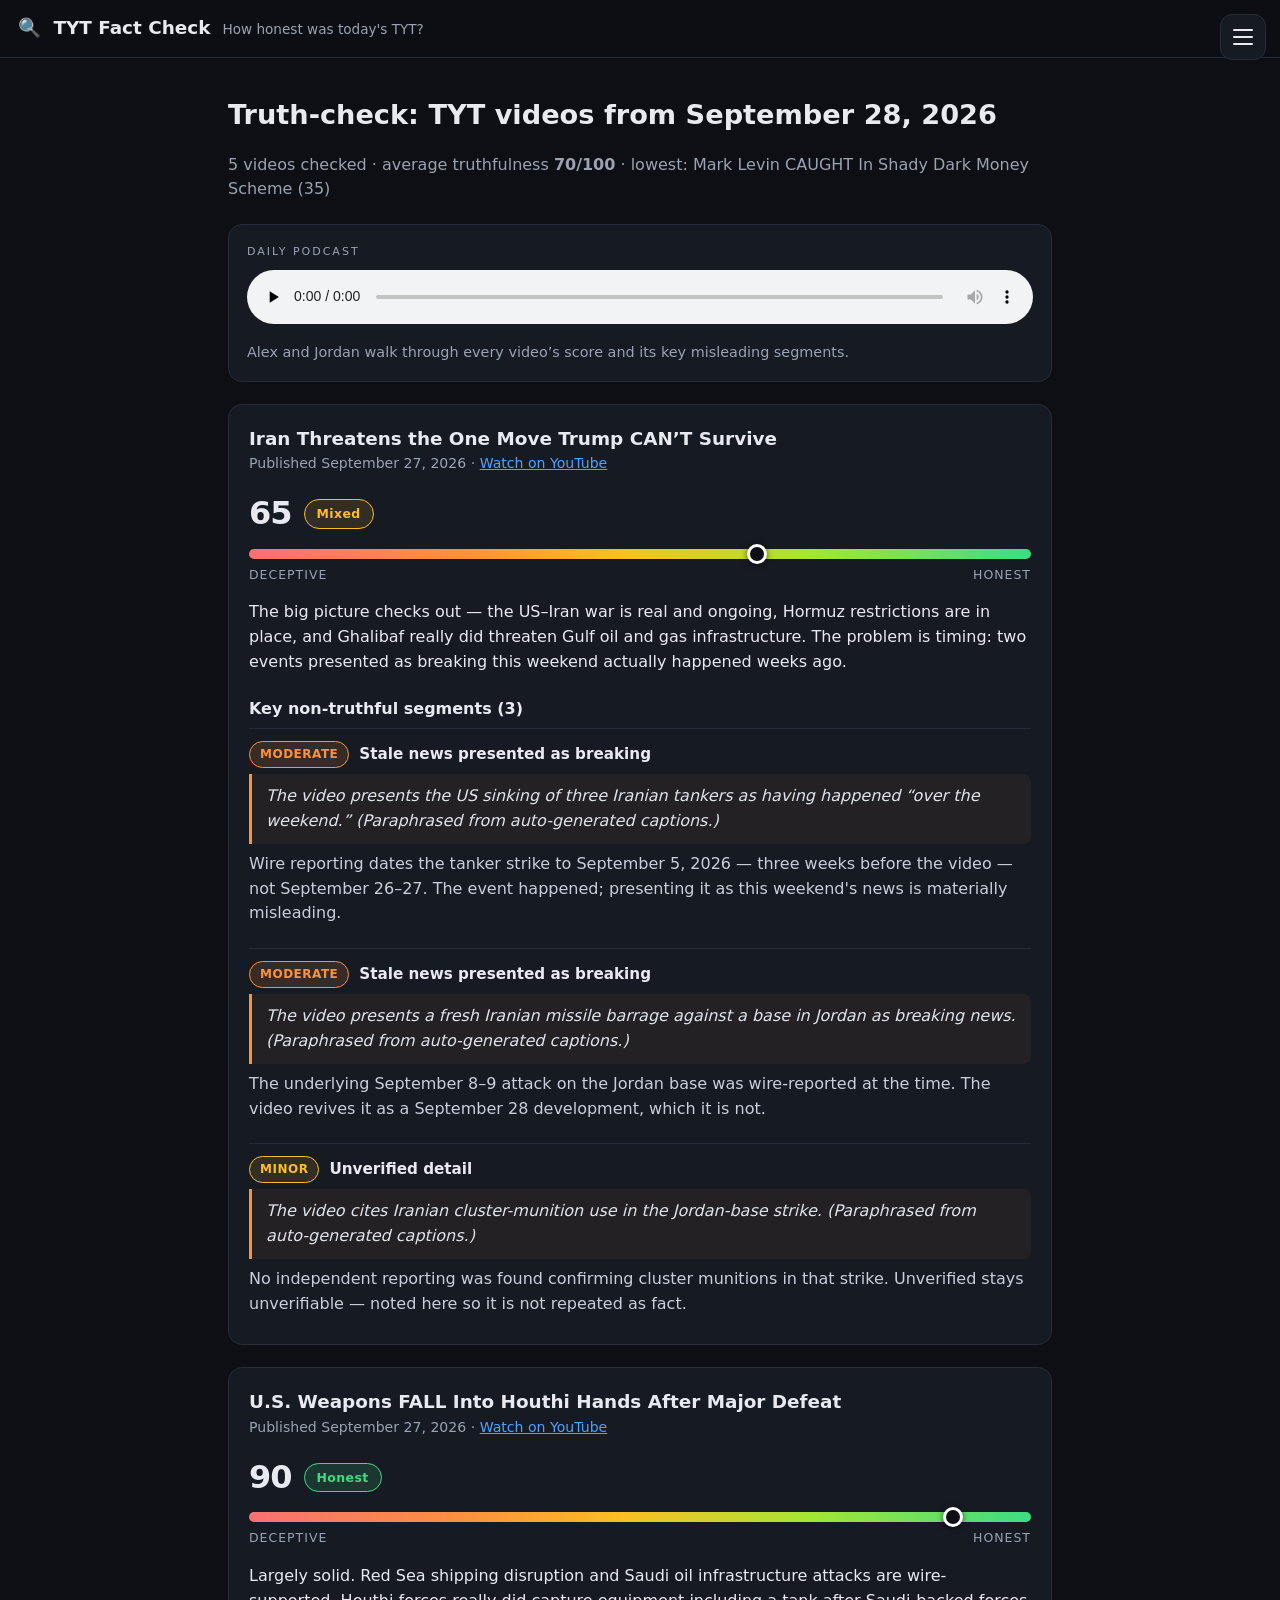
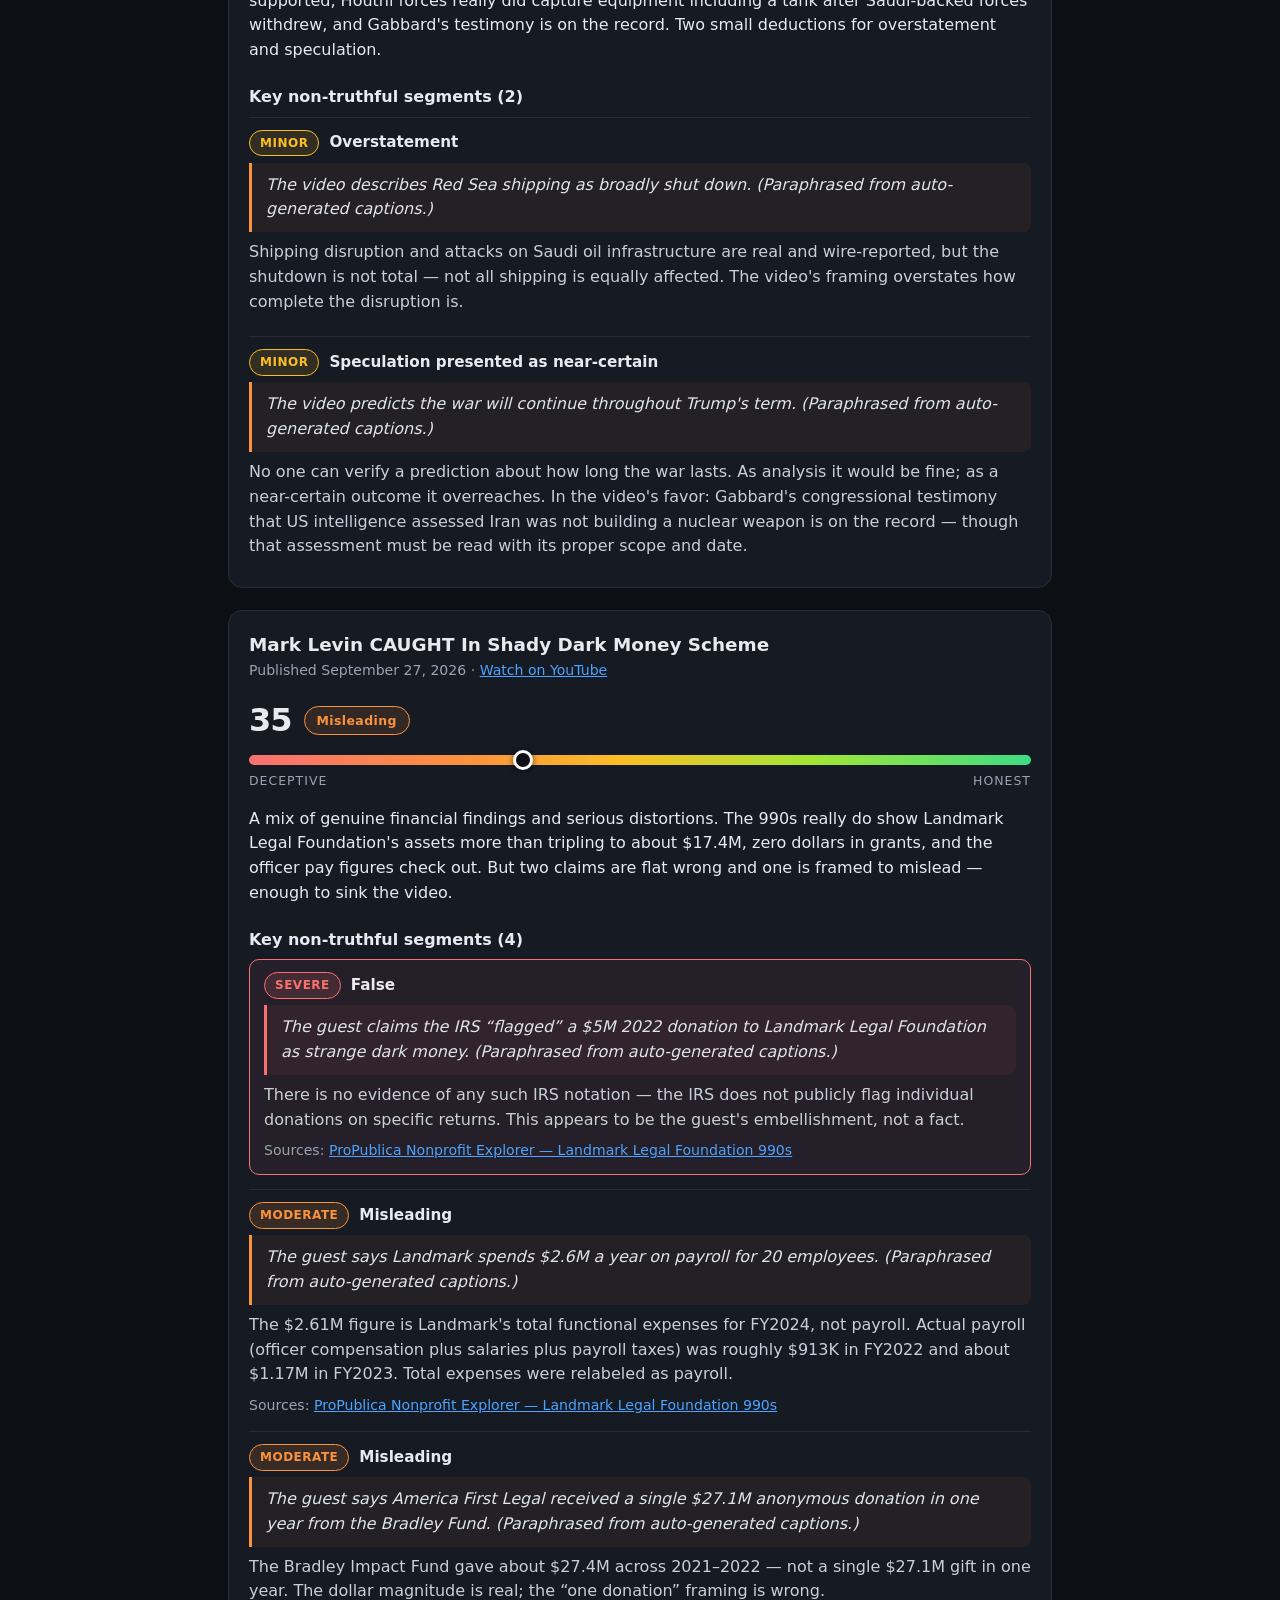
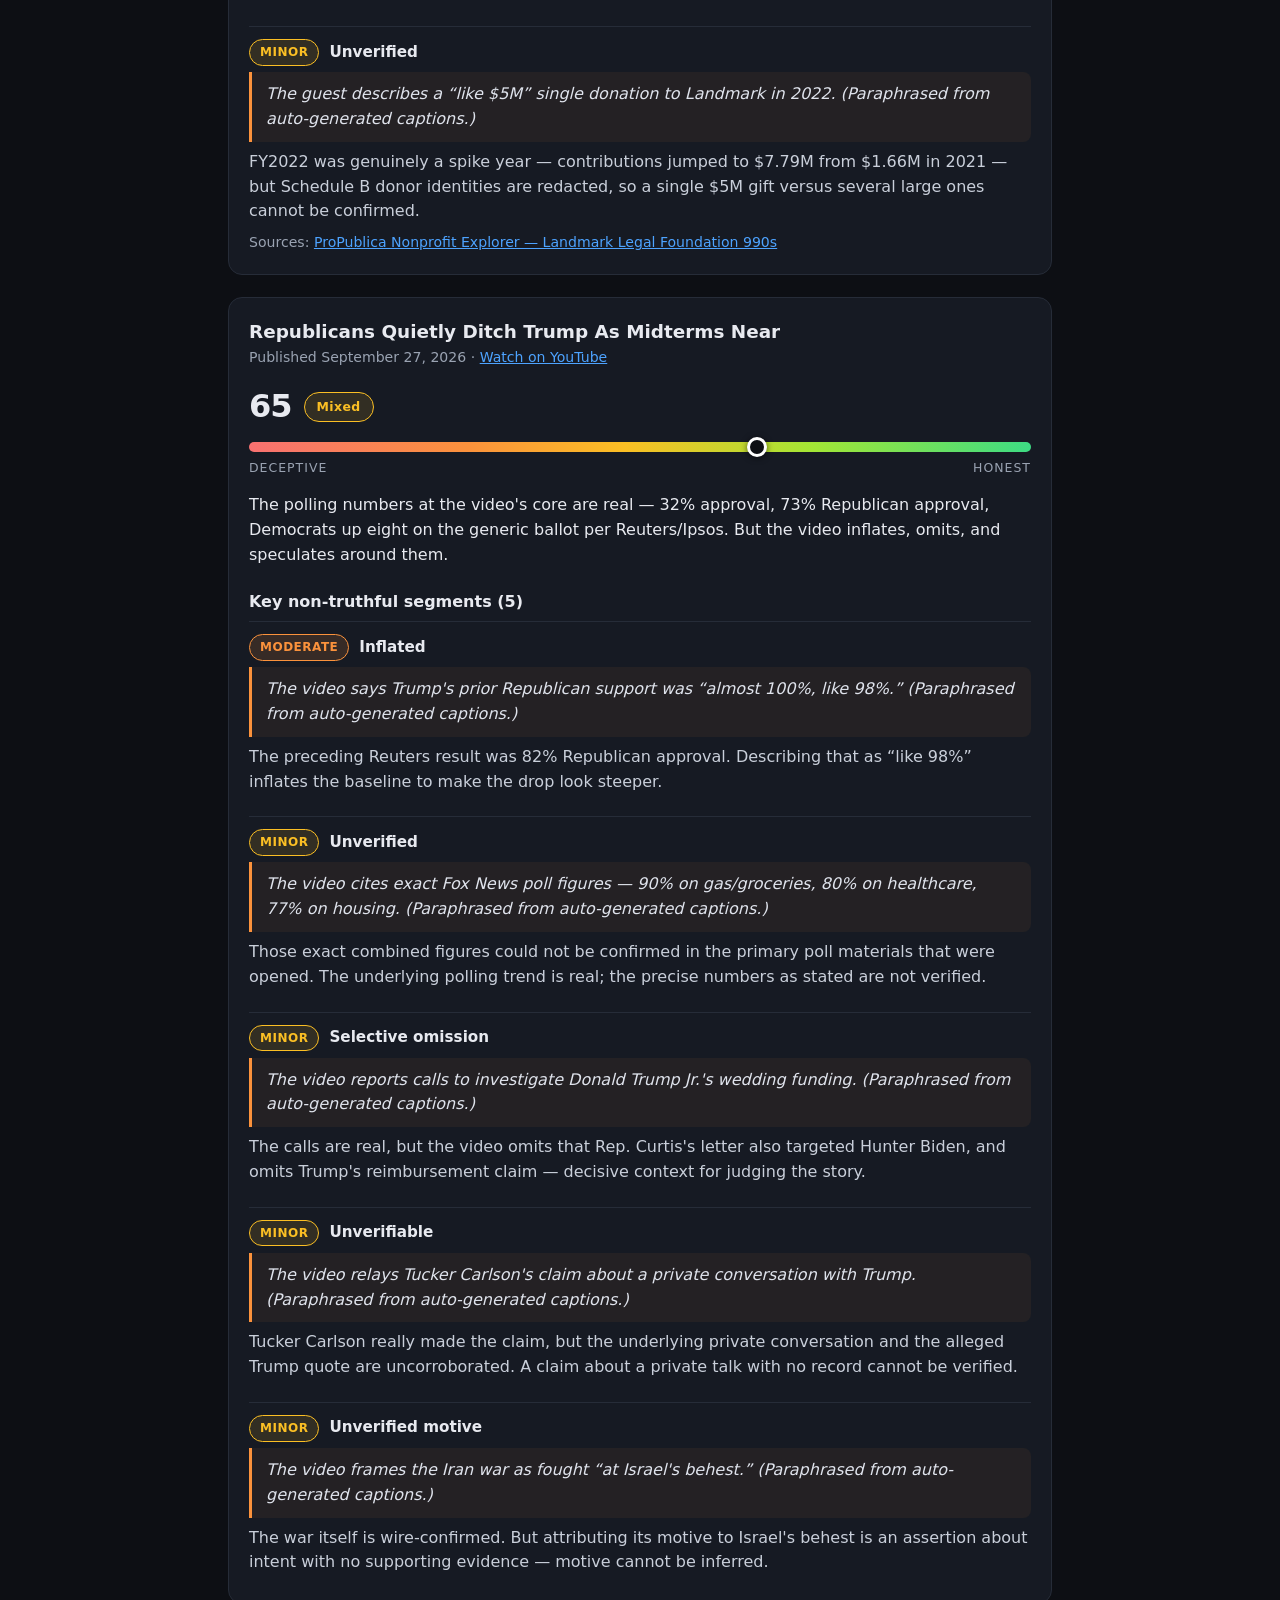
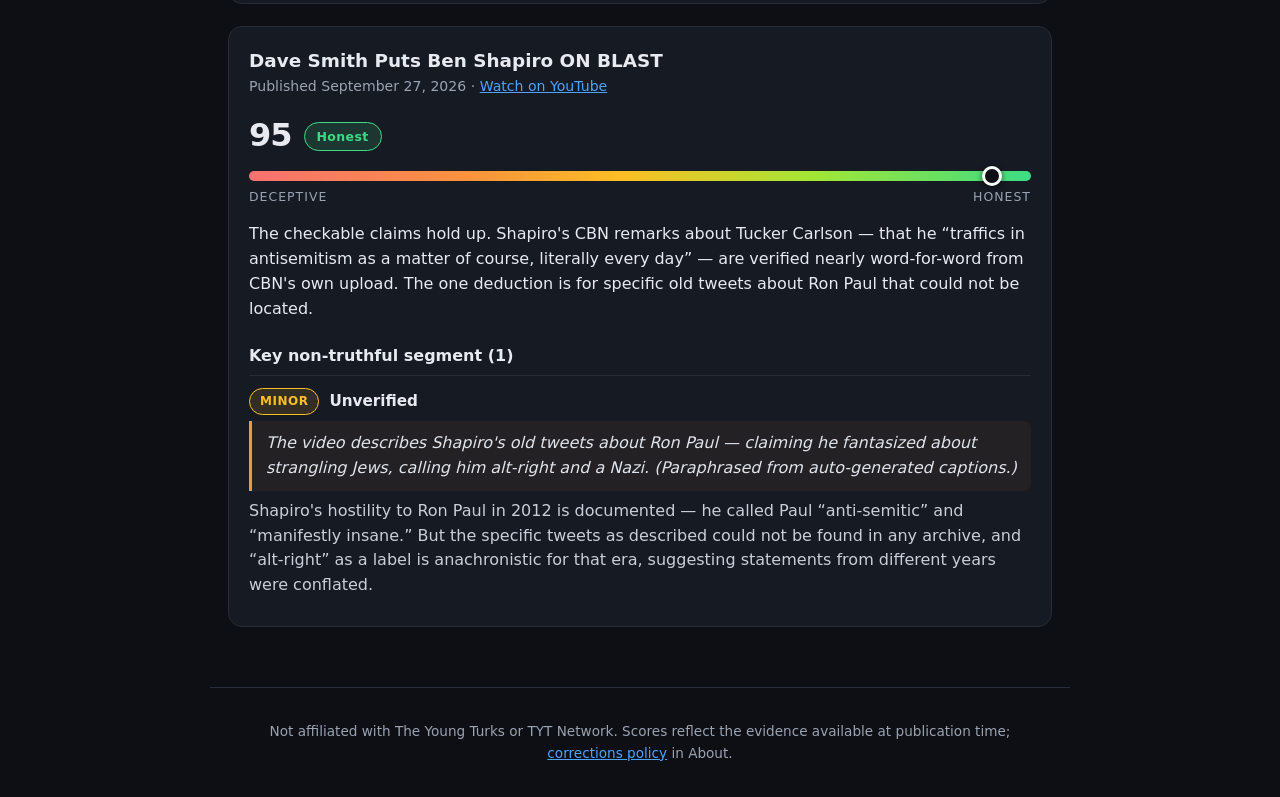
==== docs/2026-09-28.html @ c4d5a803 "First full edition 2026-09-28: 5 videos scored, podcast episode, red-card styling for false claims" ====
<!DOCTYPE html>
<html lang="en">
<head>
<meta charset="utf-8">
<meta name="viewport" content="width=device-width, initial-scale=1">
<title>TYT Fact Check — September 28, 2026</title>
<link rel="stylesheet" href="style.css?v=2">
</head>
<body>
<header class="site">
  <a class="brand" href="index.html"><span class="brand-mark">&#x1F50D;</span> TYT Fact Check</a>
  <span class="tagline">How honest was today's TYT?</span>
</header>
<button id="menuBtn" aria-label="Open menu"><span></span><span></span><span></span></button>
<div id="scrim"></div>
<aside id="drawer" aria-label="Site menu">
  <div class="d-sec"><div class="d-h">Menu</div>
    <a href="index.html">Home</a>
    <a href="2026-09-28.html">Latest edition</a>
    <a href="index.html#archive">Archive</a>
    <a href="index.html#about">About &amp; methodology</a>
  </div>
  <div class="d-sec"><div class="d-h">Editions</div>
    <a href="2026-09-28.html">September 28, 2026</a>
  </div>
</aside>
<main class="wrap">
<h1>Truth-check: TYT videos from September 28, 2026</h1><p class="tally">5 videos checked &middot; average truthfulness <strong>70/100</strong> &middot; lowest: Mark Levin CAUGHT In Shady Dark Money Scheme (35)</p><div class="podcast"><div class="pod-h">Daily podcast</div><audio controls preload="none" src="audio/2026-09-28.mp3"></audio><p class="pod-note">Alex and Jordan walk through every video&#x2019;s score and its key misleading segments.</p></div><div class="cards"><article class="card"><a class="card-title" href="https://www.youtube.com/watch?v=R1oMiyxloO4" target="_blank" rel="noopener">Iran Threatens the One Move Trump CAN’T Survive</a><div class="card-meta">Published September 27, 2026 &middot; <a class="yt" href="https://www.youtube.com/watch?v=R1oMiyxloO4" target="_blank" rel="noopener">Watch on YouTube</a></div><div class="truth"><div class="truth-score"><span class="score-num">65</span><span class="verdict v-mixed">Mixed</span></div><div class="slider" role="img" aria-label="Truthfulness score 65 out of 100: Mixed"><div class="s-track"><div class="s-marker" style="left:65%"></div></div><div class="s-ends"><span>Deceptive</span><span>Honest</span></div></div></div><p class="card-summary">The big picture checks out — the US–Iran war is real and ongoing, Hormuz restrictions are in place, and Ghalibaf really did threaten Gulf oil and gas infrastructure. The problem is timing: two events presented as breaking this weekend actually happened weeks ago.</p><h3 class="seg-h">Key non-truthful segments (3)</h3><div class="segments"><div class="segment"><div class="seg-head"><span class="sev s-moderate">Moderate</span><span class="seg-issue">Stale news presented as breaking</span></div><blockquote class="seg-quote">The video presents the US sinking of three Iranian tankers as having happened “over the weekend.” (Paraphrased from auto-generated captions.)</blockquote><p class="seg-why">Wire reporting dates the tanker strike to September 5, 2026 — three weeks before the video — not September 26–27. The event happened; presenting it as this weekend&#x27;s news is materially misleading.</p></div><div class="segment"><div class="seg-head"><span class="sev s-moderate">Moderate</span><span class="seg-issue">Stale news presented as breaking</span></div><blockquote class="seg-quote">The video presents a fresh Iranian missile barrage against a base in Jordan as breaking news. (Paraphrased from auto-generated captions.)</blockquote><p class="seg-why">The underlying September 8–9 attack on the Jordan base was wire-reported at the time. The video revives it as a September 28 development, which it is not.</p></div><div class="segment"><div class="seg-head"><span class="sev s-minor">Minor</span><span class="seg-issue">Unverified detail</span></div><blockquote class="seg-quote">The video cites Iranian cluster-munition use in the Jordan-base strike. (Paraphrased from auto-generated captions.)</blockquote><p class="seg-why">No independent reporting was found confirming cluster munitions in that strike. Unverified stays unverifiable — noted here so it is not repeated as fact.</p></div></div></article><article class="card"><a class="card-title" href="https://www.youtube.com/watch?v=qnXhas9j4oU" target="_blank" rel="noopener">U.S. Weapons FALL Into Houthi Hands After Major Defeat</a><div class="card-meta">Published September 27, 2026 &middot; <a class="yt" href="https://www.youtube.com/watch?v=qnXhas9j4oU" target="_blank" rel="noopener">Watch on YouTube</a></div><div class="truth"><div class="truth-score"><span class="score-num">90</span><span class="verdict v-accurate">Honest</span></div><div class="slider" role="img" aria-label="Truthfulness score 90 out of 100: Honest"><div class="s-track"><div class="s-marker" style="left:90%"></div></div><div class="s-ends"><span>Deceptive</span><span>Honest</span></div></div></div><p class="card-summary">Largely solid. Red Sea shipping disruption and Saudi oil infrastructure attacks are wire-supported, Houthi forces really did capture equipment including a tank after Saudi-backed forces withdrew, and Gabbard&#x27;s testimony is on the record. Two small deductions for overstatement and speculation.</p><h3 class="seg-h">Key non-truthful segments (2)</h3><div class="segments"><div class="segment"><div class="seg-head"><span class="sev s-minor">Minor</span><span class="seg-issue">Overstatement</span></div><blockquote class="seg-quote">The video describes Red Sea shipping as broadly shut down. (Paraphrased from auto-generated captions.)</blockquote><p class="seg-why">Shipping disruption and attacks on Saudi oil infrastructure are real and wire-reported, but the shutdown is not total — not all shipping is equally affected. The video&#x27;s framing overstates how complete the disruption is.</p></div><div class="segment"><div class="seg-head"><span class="sev s-minor">Minor</span><span class="seg-issue">Speculation presented as near-certain</span></div><blockquote class="seg-quote">The video predicts the war will continue throughout Trump&#x27;s term. (Paraphrased from auto-generated captions.)</blockquote><p class="seg-why">No one can verify a prediction about how long the war lasts. As analysis it would be fine; as a near-certain outcome it overreaches. In the video&#x27;s favor: Gabbard&#x27;s congressional testimony that US intelligence assessed Iran was not building a nuclear weapon is on the record — though that assessment must be read with its proper scope and date.</p></div></div></article><article class="card"><a class="card-title" href="https://www.youtube.com/watch?v=t2wblC-UzSE" target="_blank" rel="noopener">Mark Levin CAUGHT In Shady Dark Money Scheme</a><div class="card-meta">Published September 27, 2026 &middot; <a class="yt" href="https://www.youtube.com/watch?v=t2wblC-UzSE" target="_blank" rel="noopener">Watch on YouTube</a></div><div class="truth"><div class="truth-score"><span class="score-num">35</span><span class="verdict v-misleading">Misleading</span></div><div class="slider" role="img" aria-label="Truthfulness score 35 out of 100: Misleading"><div class="s-track"><div class="s-marker" style="left:35%"></div></div><div class="s-ends"><span>Deceptive</span><span>Honest</span></div></div></div><p class="card-summary">A mix of genuine financial findings and serious distortions. The 990s really do show Landmark Legal Foundation&#x27;s assets more than tripling to about $17.4M, zero dollars in grants, and the officer pay figures check out. But two claims are flat wrong and one is framed to mislead — enough to sink the video.</p><h3 class="seg-h">Key non-truthful segments (4)</h3><div class="segments"><div class="segment seg-false"><div class="seg-head"><span class="sev s-severe">Severe</span><span class="seg-issue">False</span></div><blockquote class="seg-quote">The guest claims the IRS “flagged” a $5M 2022 donation to Landmark Legal Foundation as strange dark money. (Paraphrased from auto-generated captions.)</blockquote><p class="seg-why">There is no evidence of any such IRS notation — the IRS does not publicly flag individual donations on specific returns. This appears to be the guest&#x27;s embellishment, not a fact.</p><div class="sources">Sources: <a class="src" href="https://projects.propublica.org/nonprofits/organizations/510203802" target="_blank" rel="noopener">ProPublica Nonprofit Explorer — Landmark Legal Foundation 990s</a></div></div><div class="segment"><div class="seg-head"><span class="sev s-moderate">Moderate</span><span class="seg-issue">Misleading</span></div><blockquote class="seg-quote">The guest says Landmark spends $2.6M a year on payroll for 20 employees. (Paraphrased from auto-generated captions.)</blockquote><p class="seg-why">The $2.61M figure is Landmark&#x27;s total functional expenses for FY2024, not payroll. Actual payroll (officer compensation plus salaries plus payroll taxes) was roughly $913K in FY2022 and about $1.17M in FY2023. Total expenses were relabeled as payroll.</p><div class="sources">Sources: <a class="src" href="https://projects.propublica.org/nonprofits/organizations/510203802" target="_blank" rel="noopener">ProPublica Nonprofit Explorer — Landmark Legal Foundation 990s</a></div></div><div class="segment"><div class="seg-head"><span class="sev s-moderate">Moderate</span><span class="seg-issue">Misleading</span></div><blockquote class="seg-quote">The guest says America First Legal received a single $27.1M anonymous donation in one year from the Bradley Fund. (Paraphrased from auto-generated captions.)</blockquote><p class="seg-why">The Bradley Impact Fund gave about $27.4M across 2021–2022 — not a single $27.1M gift in one year. The dollar magnitude is real; the “one donation” framing is wrong.</p></div><div class="segment"><div class="seg-head"><span class="sev s-minor">Minor</span><span class="seg-issue">Unverified</span></div><blockquote class="seg-quote">The guest describes a “like $5M” single donation to Landmark in 2022. (Paraphrased from auto-generated captions.)</blockquote><p class="seg-why">FY2022 was genuinely a spike year — contributions jumped to $7.79M from $1.66M in 2021 — but Schedule B donor identities are redacted, so a single $5M gift versus several large ones cannot be confirmed.</p><div class="sources">Sources: <a class="src" href="https://projects.propublica.org/nonprofits/organizations/510203802" target="_blank" rel="noopener">ProPublica Nonprofit Explorer — Landmark Legal Foundation 990s</a></div></div></div></article><article class="card"><a class="card-title" href="https://www.youtube.com/watch?v=RrbE7FIdhZo" target="_blank" rel="noopener">Republicans Quietly Ditch Trump As Midterms Near</a><div class="card-meta">Published September 27, 2026 &middot; <a class="yt" href="https://www.youtube.com/watch?v=RrbE7FIdhZo" target="_blank" rel="noopener">Watch on YouTube</a></div><div class="truth"><div class="truth-score"><span class="score-num">65</span><span class="verdict v-mixed">Mixed</span></div><div class="slider" role="img" aria-label="Truthfulness score 65 out of 100: Mixed"><div class="s-track"><div class="s-marker" style="left:65%"></div></div><div class="s-ends"><span>Deceptive</span><span>Honest</span></div></div></div><p class="card-summary">The polling numbers at the video&#x27;s core are real — 32% approval, 73% Republican approval, Democrats up eight on the generic ballot per Reuters/Ipsos. But the video inflates, omits, and speculates around them.</p><h3 class="seg-h">Key non-truthful segments (5)</h3><div class="segments"><div class="segment"><div class="seg-head"><span class="sev s-moderate">Moderate</span><span class="seg-issue">Inflated</span></div><blockquote class="seg-quote">The video says Trump&#x27;s prior Republican support was “almost 100%, like 98%.” (Paraphrased from auto-generated captions.)</blockquote><p class="seg-why">The preceding Reuters result was 82% Republican approval. Describing that as “like 98%” inflates the baseline to make the drop look steeper.</p></div><div class="segment"><div class="seg-head"><span class="sev s-minor">Minor</span><span class="seg-issue">Unverified</span></div><blockquote class="seg-quote">The video cites exact Fox News poll figures — 90% on gas/groceries, 80% on healthcare, 77% on housing. (Paraphrased from auto-generated captions.)</blockquote><p class="seg-why">Those exact combined figures could not be confirmed in the primary poll materials that were opened. The underlying polling trend is real; the precise numbers as stated are not verified.</p></div><div class="segment"><div class="seg-head"><span class="sev s-minor">Minor</span><span class="seg-issue">Selective omission</span></div><blockquote class="seg-quote">The video reports calls to investigate Donald Trump Jr.&#x27;s wedding funding. (Paraphrased from auto-generated captions.)</blockquote><p class="seg-why">The calls are real, but the video omits that Rep. Curtis&#x27;s letter also targeted Hunter Biden, and omits Trump&#x27;s reimbursement claim — decisive context for judging the story.</p></div><div class="segment"><div class="seg-head"><span class="sev s-minor">Minor</span><span class="seg-issue">Unverifiable</span></div><blockquote class="seg-quote">The video relays Tucker Carlson&#x27;s claim about a private conversation with Trump. (Paraphrased from auto-generated captions.)</blockquote><p class="seg-why">Tucker Carlson really made the claim, but the underlying private conversation and the alleged Trump quote are uncorroborated. A claim about a private talk with no record cannot be verified.</p></div><div class="segment"><div class="seg-head"><span class="sev s-minor">Minor</span><span class="seg-issue">Unverified motive</span></div><blockquote class="seg-quote">The video frames the Iran war as fought “at Israel&#x27;s behest.” (Paraphrased from auto-generated captions.)</blockquote><p class="seg-why">The war itself is wire-confirmed. But attributing its motive to Israel&#x27;s behest is an assertion about intent with no supporting evidence — motive cannot be inferred.</p></div></div></article><article class="card"><a class="card-title" href="https://www.youtube.com/watch?v=7ewsPiVZOqE" target="_blank" rel="noopener">Dave Smith Puts Ben Shapiro ON BLAST</a><div class="card-meta">Published September 27, 2026 &middot; <a class="yt" href="https://www.youtube.com/watch?v=7ewsPiVZOqE" target="_blank" rel="noopener">Watch on YouTube</a></div><div class="truth"><div class="truth-score"><span class="score-num">95</span><span class="verdict v-accurate">Honest</span></div><div class="slider" role="img" aria-label="Truthfulness score 95 out of 100: Honest"><div class="s-track"><div class="s-marker" style="left:95%"></div></div><div class="s-ends"><span>Deceptive</span><span>Honest</span></div></div></div><p class="card-summary">The checkable claims hold up. Shapiro&#x27;s CBN remarks about Tucker Carlson — that he “traffics in antisemitism as a matter of course, literally every day” — are verified nearly word-for-word from CBN&#x27;s own upload. The one deduction is for specific old tweets about Ron Paul that could not be located.</p><h3 class="seg-h">Key non-truthful segment (1)</h3><div class="segments"><div class="segment"><div class="seg-head"><span class="sev s-minor">Minor</span><span class="seg-issue">Unverified</span></div><blockquote class="seg-quote">The video describes Shapiro&#x27;s old tweets about Ron Paul — claiming he fantasized about strangling Jews, calling him alt-right and a Nazi. (Paraphrased from auto-generated captions.)</blockquote><p class="seg-why">Shapiro&#x27;s hostility to Ron Paul in 2012 is documented — he called Paul “anti-semitic” and “manifestly insane.” But the specific tweets as described could not be found in any archive, and “alt-right” as a label is anachronistic for that era, suggesting statements from different years were conflated.</p></div></div></article></div>
</main>
<footer class="foot">
  <p>Not affiliated with The Young Turks or TYT Network. Scores reflect the evidence available at publication time; <a href="index.html#about">corrections policy</a> in About.</p>
</footer>
<script src="site.js?v=1"></script>
</body>
</html>
---- docs/style.css ----
:root{
  --bg:#0d0f14; --card:#161a23; --line:#262c38;
  --text:#e8eaf0; --muted:#9aa3b2; --accent:#4da3ff;
  --hdr:#0d0f14;
  --good:#3ddc84; --mostly:#a3e635; --mixed:#fbbf24;
  --mislead:#fb923c; --false:#f87171; --unver:#6b7280;
}
*{box-sizing:border-box}
body{margin:0;background:var(--bg);color:var(--text);
  font-family:system-ui,-apple-system,"Segoe UI",Roboto,sans-serif;line-height:1.55}
a{color:var(--accent)}

/* ---- header: auto-hides on scroll down, returns on scroll up ---- */
header.site{position:sticky;top:0;z-index:50;background:rgba(13,15,20,.88);
  backdrop-filter:blur(12px);border-bottom:1px solid var(--line);
  padding:14px 18px;display:flex;align-items:baseline;gap:12px;
  transition:transform .28s ease}
header.site.hide{transform:translateY(-110%)}
.brand{color:var(--text);text-decoration:none;font-weight:800;font-size:1.15rem}
.brand-mark{margin-right:6px}
.tagline{color:var(--muted);font-size:.85rem}

/* ---- hamburger ---- */
#menuBtn{position:fixed;top:14px;right:14px;z-index:100;width:46px;height:46px;
  border-radius:12px;background:#161a23;border:1px solid var(--line);cursor:pointer;
  display:flex;flex-direction:column;align-items:center;justify-content:center;gap:5px}
#menuBtn span{display:block;width:20px;height:2px;background:var(--text);
  border-radius:2px;transition:transform .25s ease,opacity .25s ease}
#menuBtn.open span:nth-child(1){transform:translateY(7px) rotate(45deg)}
#menuBtn.open span:nth-child(2){opacity:0}
#menuBtn.open span:nth-child(3){transform:translateY(-7px) rotate(-45deg)}
#scrim{position:fixed;inset:0;background:rgba(0,0,0,.55);z-index:90;opacity:0;
  pointer-events:none;transition:opacity .25s ease}
#scrim.show{opacity:1;pointer-events:auto}
#drawer{position:fixed;top:0;right:0;bottom:0;width:min(320px,84vw);z-index:95;
  background:var(--card);border-left:1px solid var(--line);
  transform:translateX(105%);transition:transform .3s ease;
  overflow-y:auto;padding:76px 20px 30px}
#drawer.open{transform:none}
.d-sec{margin-bottom:26px}
.d-h{font-size:11px;text-transform:uppercase;letter-spacing:2px;color:var(--muted);margin-bottom:10px}
.d-sec>a{display:block;color:var(--text);padding:11px 2px;border-bottom:1px solid var(--line);
  font-size:15px;text-decoration:none}
.d-sec>a:hover{color:var(--accent)}

/* ---- layout ---- */
.wrap{max-width:860px;margin:0 auto;padding:26px 18px 60px}
h1{font-size:1.7rem;margin:.4em 0 .3em}
h2{margin-top:2.2em}
.lede{color:var(--muted);font-size:1.05rem}
.tally{color:var(--muted)}
.back{margin:0 0 .5em}
.empty{color:var(--muted);font-style:italic}

/* ---- podcast ---- */
.podcast{background:var(--card);border:1px solid var(--line);border-radius:14px;
  padding:18px;margin:22px 0}
.pod-h{font-size:11px;text-transform:uppercase;letter-spacing:2px;color:var(--muted);margin-bottom:10px}
.podcast audio{width:100%}
.pod-note{color:var(--muted);font-size:.9rem;margin:.6em 0 0}

/* ---- verdict badges ---- */
.verdict{display:inline-block;font-size:.78rem;font-weight:700;letter-spacing:.4px;
  padding:4px 12px;border-radius:999px;margin-right:10px;vertical-align:middle;white-space:nowrap}
.v-accurate{background:rgba(61,220,132,.15);color:var(--good);border:1px solid var(--good)}
.v-mostly{background:rgba(163,230,53,.12);color:var(--mostly);border:1px solid var(--mostly)}
.v-mixed{background:rgba(251,191,36,.12);color:var(--mixed);border:1px solid var(--mixed)}
.v-misleading{background:rgba(251,146,60,.12);color:var(--mislead);border:1px solid var(--mislead)}
.v-false{background:rgba(248,113,113,.12);color:var(--false);border:1px solid var(--false)}
.v-unverifiable{background:rgba(107,114,128,.15);color:var(--unver);border:1px solid var(--unver)}

/* ---- video cards ---- */
.cards{display:flex;flex-direction:column;gap:22px;margin-top:18px}
.card{background:var(--card);border:1px solid var(--line);border-radius:14px;padding:20px}
.card-top{display:flex;align-items:flex-start;gap:4px;margin-bottom:8px}
.card-title{color:var(--text);text-decoration:none;font-size:1.15rem;font-weight:700}
.card-title:hover{color:var(--accent)}
.card-meta{color:var(--muted);font-size:.88rem;margin-bottom:10px}
.yt{font-size:.88rem}
.card-summary{margin:.4em 0 1em}
.claims{display:flex;flex-direction:column;gap:14px}
.claim{border-top:1px solid var(--line);padding-top:12px}
.claim-head{display:flex;align-items:flex-start;gap:2px}
.claim-text{font-weight:600}
.claim-why{margin:.5em 0;color:#c9cfda}
.sources{font-size:.88rem;color:var(--muted)}
.src{margin-right:12px}

/* ---- archive / about ---- */
.archive{display:flex;flex-direction:column;gap:8px}
.arch-item{display:flex;justify-content:space-between;background:var(--card);
  border:1px solid var(--line);border-radius:10px;padding:12px 16px;
  color:var(--text);text-decoration:none}
.arch-item:hover{border-color:var(--accent)}
.arch-n{color:var(--muted);font-size:.9rem}
.about{margin-top:2em;background:var(--card);border:1px solid var(--line);
  border-radius:14px;padding:22px}
.about li{margin-bottom:.6em}

.foot{border-top:1px solid var(--line);padding:20px;text-align:center;
  color:var(--muted);font-size:.85rem;max-width:860px;margin:0 auto}

@media (max-width:640px){
  .tagline{display:none}
  h1{font-size:1.4rem}
  .card{padding:16px}
}

/* ---- truthfulness slider ---- */
.truth{margin:14px 0 6px}
.truth-score{display:flex;align-items:center;gap:12px;margin-bottom:10px}
.score-num{font-size:2rem;font-weight:800;letter-spacing:-1px}
.slider{margin:4px 0 16px}
.s-track{position:relative;height:10px;border-radius:999px;
  background:linear-gradient(90deg,#f87171 0%,#fb923c 28%,#fbbf24 48%,#a3e635 72%,#3ddc84 100%)}
.s-marker{position:absolute;top:50%;width:20px;height:20px;border-radius:50%;
  background:#0d0f14;border:3px solid #fff;transform:translate(-50%,-50%);
  box-shadow:0 1px 6px rgba(0,0,0,.6)}
.s-ends{display:flex;justify-content:space-between;color:var(--muted);
  font-size:.78rem;margin-top:6px;text-transform:uppercase;letter-spacing:1px}

/* ---- non-truthful segments ---- */
.seg-h{font-size:1rem;margin:1.4em 0 .4em;color:var(--text)}
.segments{display:flex;flex-direction:column;gap:14px}
.segment{border-top:1px solid var(--line);padding-top:12px}
.seg-head{display:flex;align-items:center;gap:10px;margin-bottom:6px}
.sev{font-size:.75rem;font-weight:700;letter-spacing:.5px;padding:3px 10px;
  border-radius:999px;text-transform:uppercase}
.s-minor{background:rgba(251,191,36,.12);color:var(--mixed);border:1px solid var(--mixed)}
.s-moderate{background:rgba(251,146,60,.14);color:var(--mislead);border:1px solid var(--mislead)}
.s-severe{background:rgba(248,113,113,.14);color:var(--false);border:1px solid var(--false)}
.segment.seg-false{border:1px solid var(--false);border-radius:10px;padding:12px 14px;
  background:rgba(248,113,113,.06)}
.segment.seg-false .seg-quote{border-left-color:var(--false);background:rgba(248,113,113,.06)}
.seg-issue{font-weight:700;font-size:.95rem}
.seg-quote{margin:.4em 0;padding:10px 14px;border-left:3px solid var(--mislead);
  background:rgba(251,146,60,.06);border-radius:0 8px 8px 0;color:#dfe3ec;font-style:italic}
.seg-why{margin:.5em 0;color:#c9cfda}
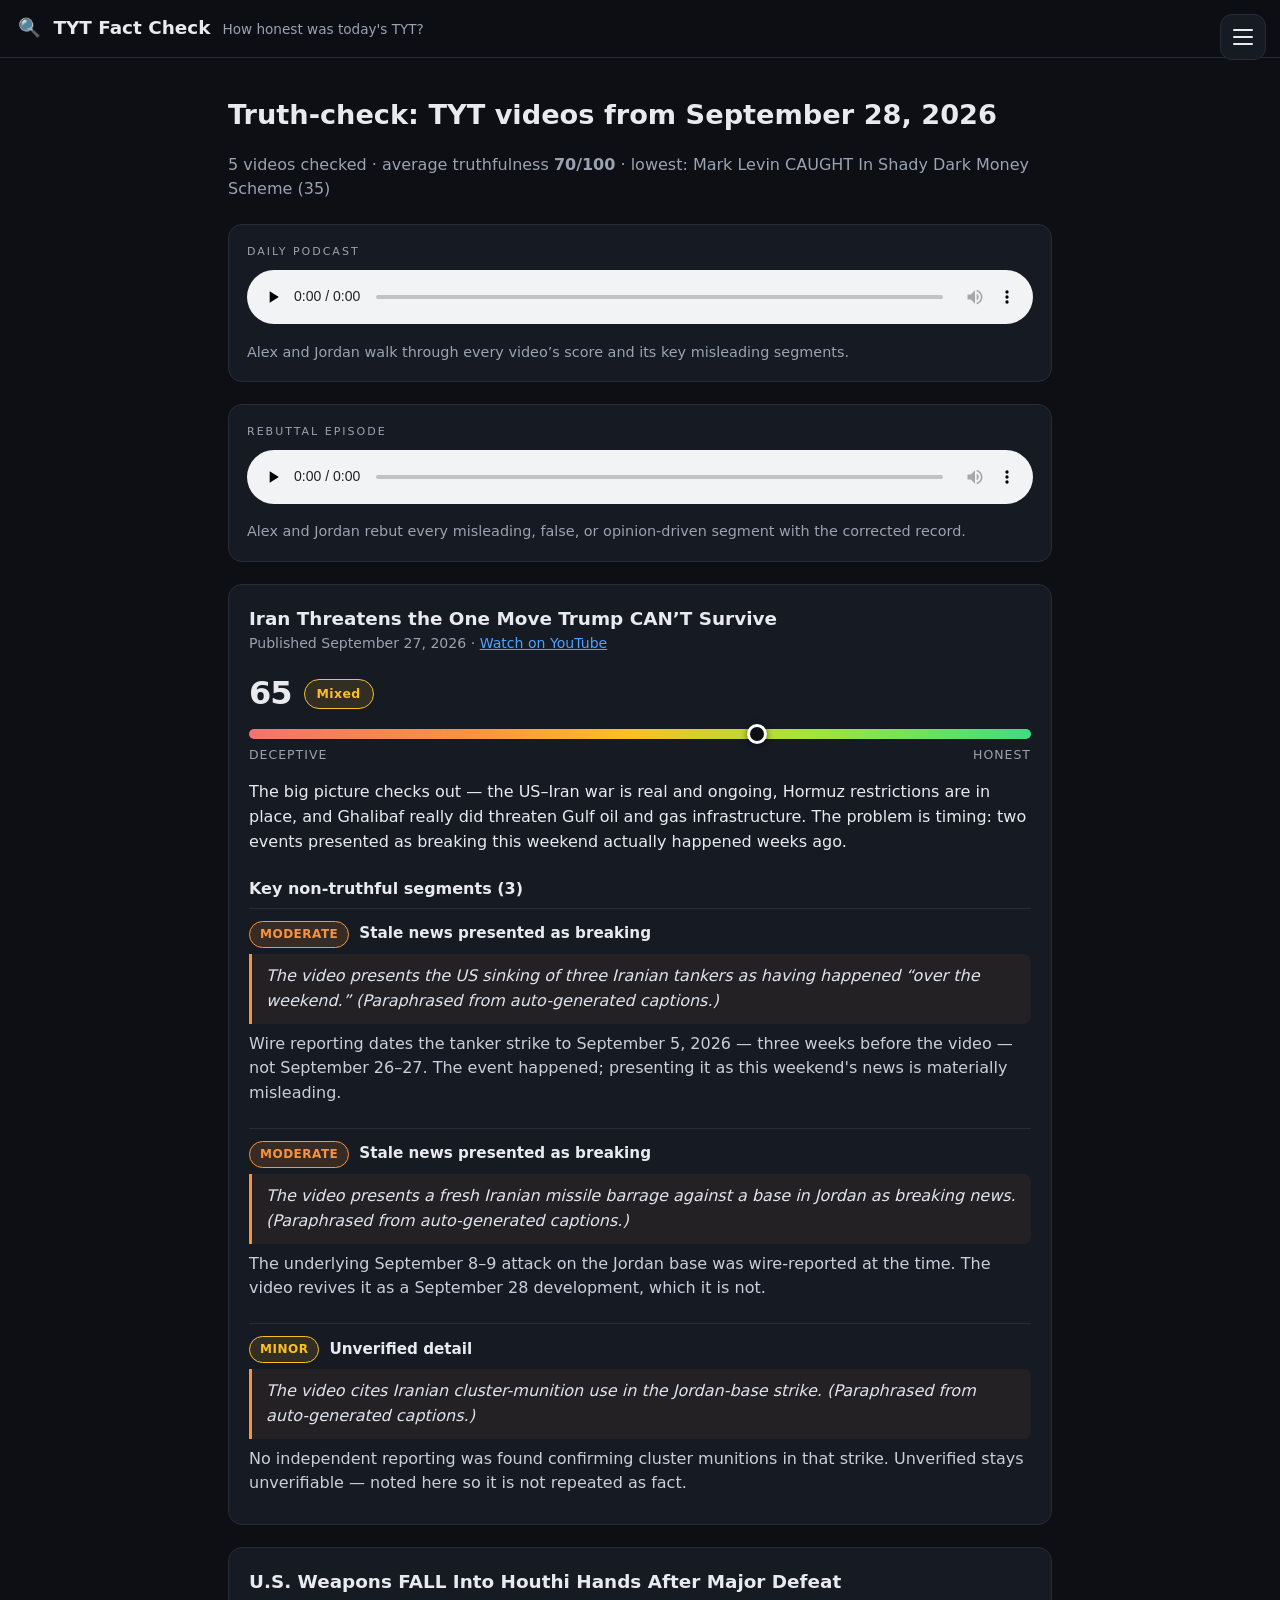
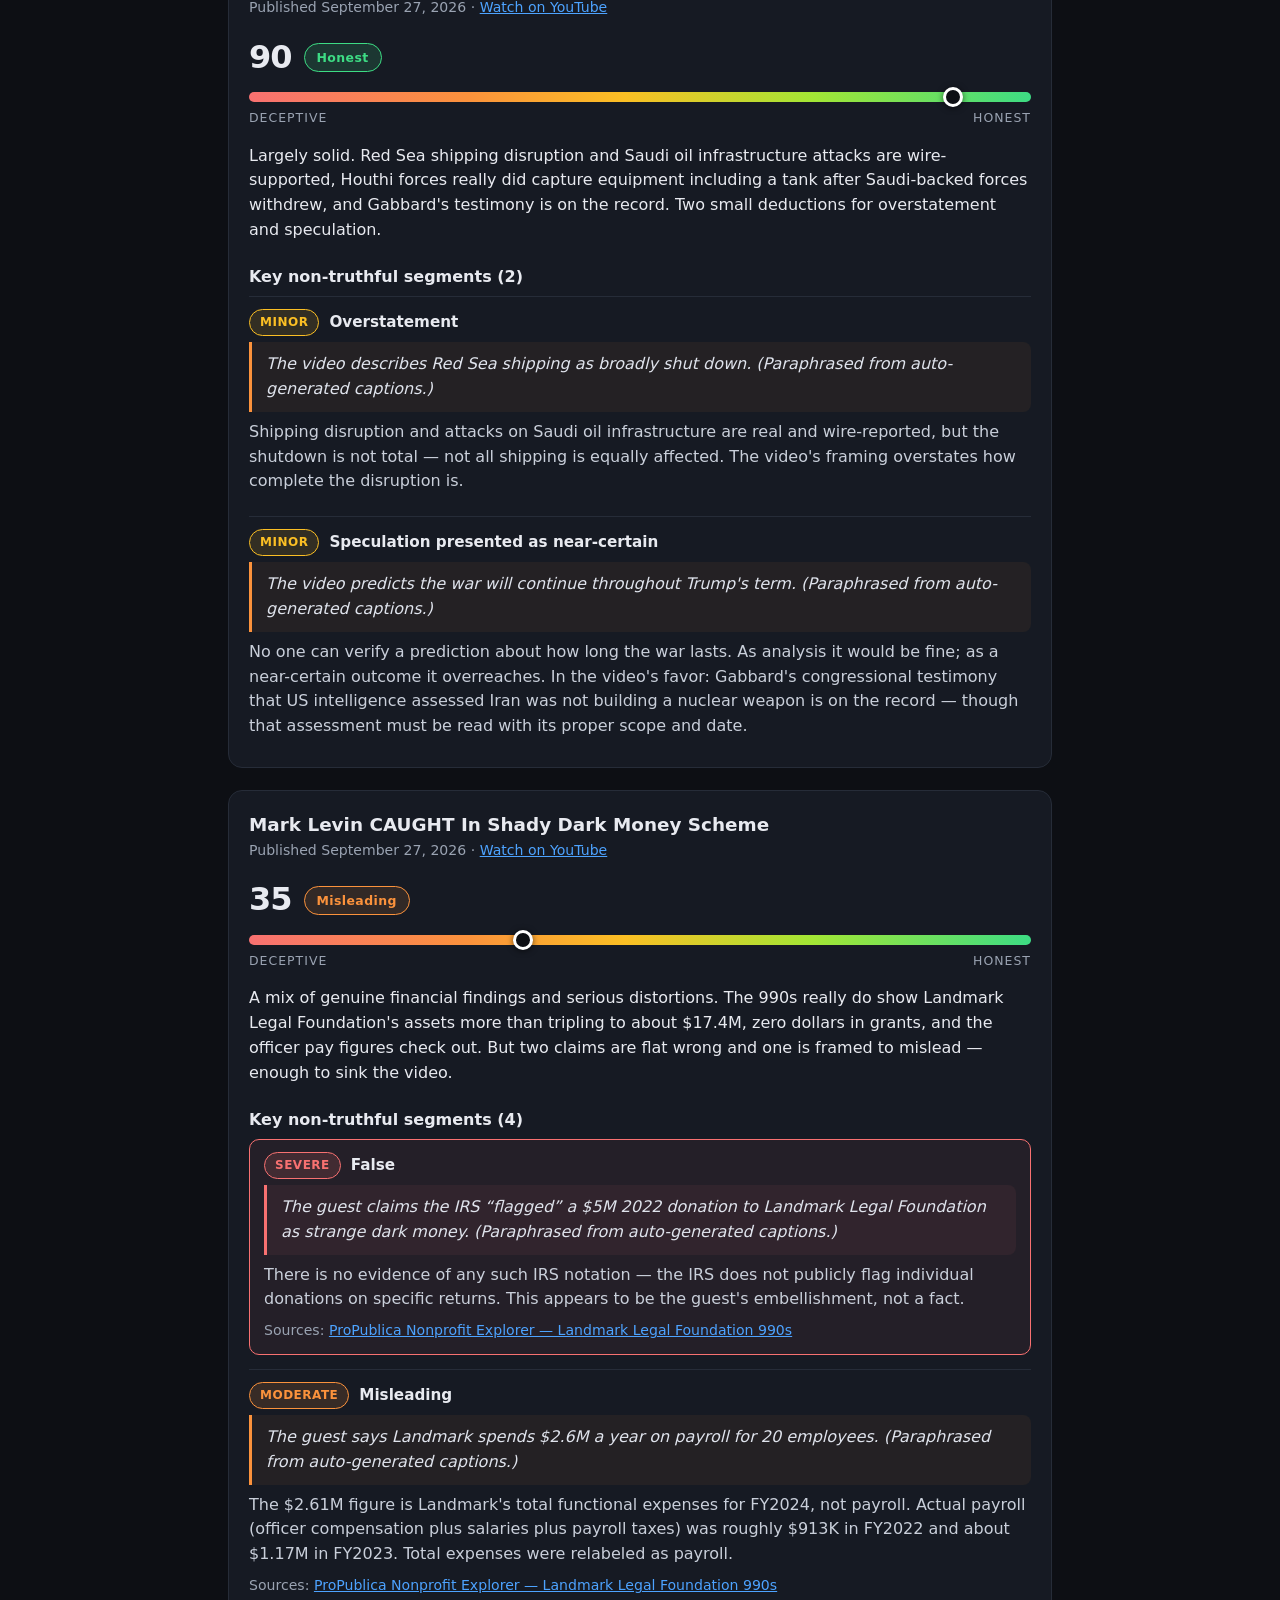
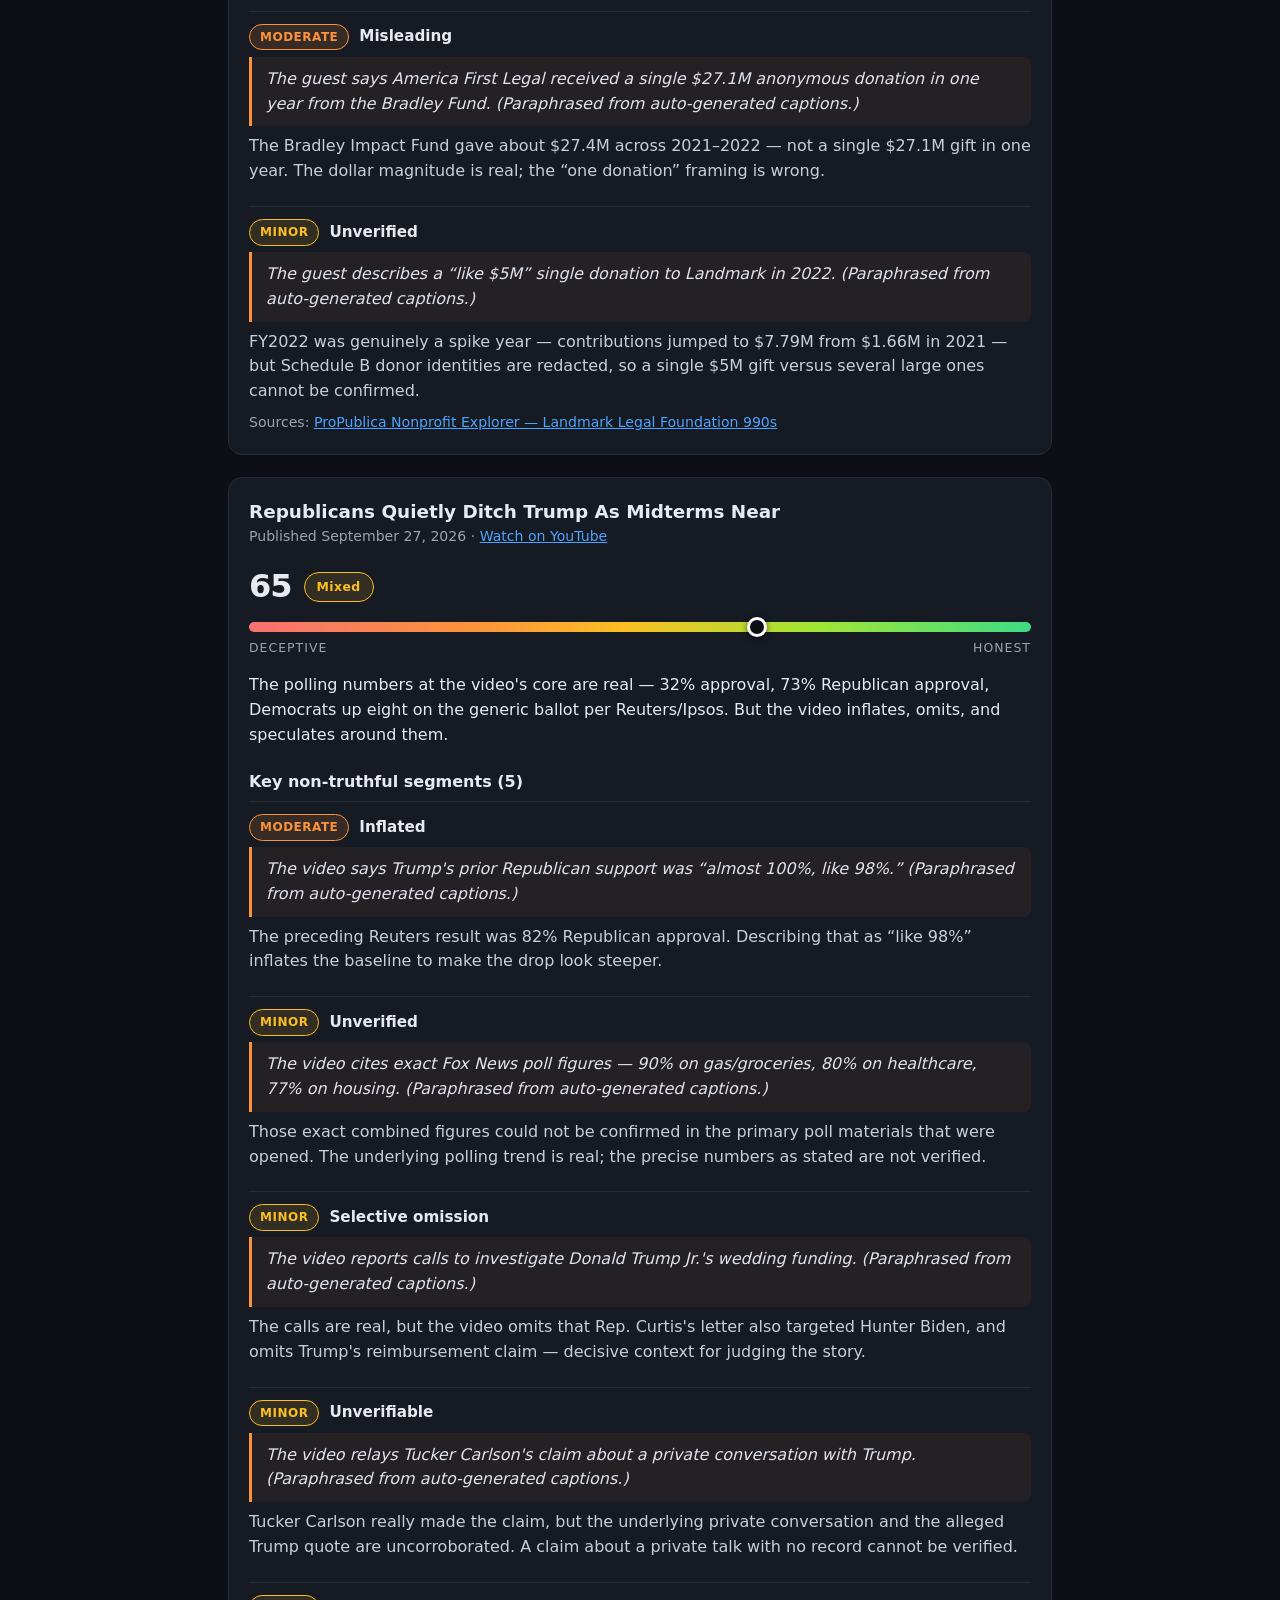
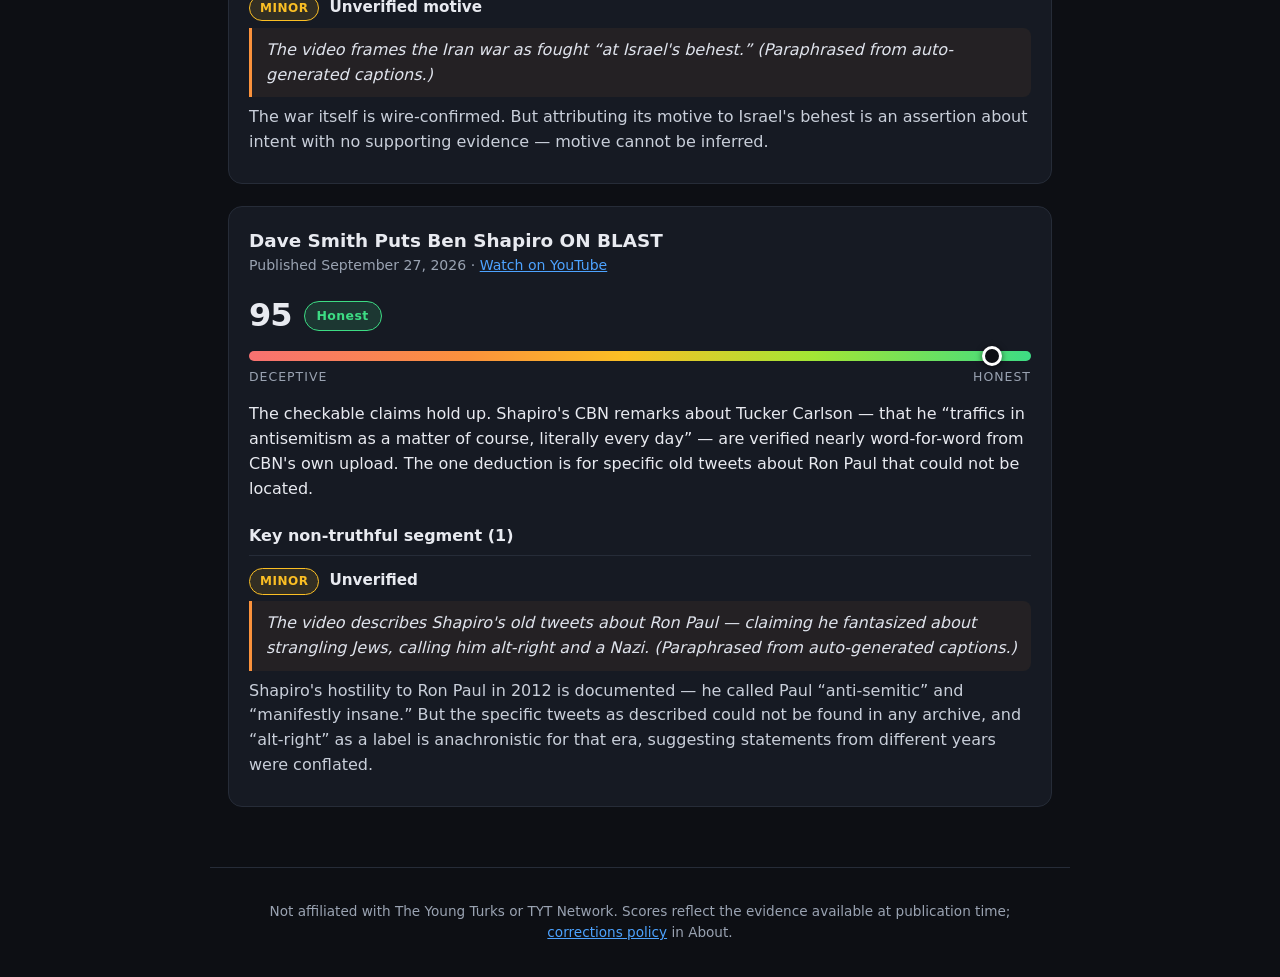
==== commit 96fcda58: "Add rebuttal episode support; 2026-09-28 rebuttal episode" ====
--- a/docs/2026-09-28.html
+++ b/docs/2026-09-28.html
@@ -25,7 +25,7 @@
   </div>
 </aside>
 <main class="wrap">
-<h1>Truth-check: TYT videos from September 28, 2026</h1><p class="tally">5 videos checked &middot; average truthfulness <strong>70/100</strong> &middot; lowest: Mark Levin CAUGHT In Shady Dark Money Scheme (35)</p><div class="podcast"><div class="pod-h">Daily podcast</div><audio controls preload="none" src="audio/2026-09-28.mp3"></audio><p class="pod-note">Alex and Jordan walk through every video&#x2019;s score and its key misleading segments.</p></div><div class="cards"><article class="card"><a class="card-title" href="https://www.youtube.com/watch?v=R1oMiyxloO4" target="_blank" rel="noopener">Iran Threatens the One Move Trump CAN’T Survive</a><div class="card-meta">Published September 27, 2026 &middot; <a class="yt" href="https://www.youtube.com/watch?v=R1oMiyxloO4" target="_blank" rel="noopener">Watch on YouTube</a></div><div class="truth"><div class="truth-score"><span class="score-num">65</span><span class="verdict v-mixed">Mixed</span></div><div class="slider" role="img" aria-label="Truthfulness score 65 out of 100: Mixed"><div class="s-track"><div class="s-marker" style="left:65%"></div></div><div class="s-ends"><span>Deceptive</span><span>Honest</span></div></div></div><p class="card-summary">The big picture checks out — the US–Iran war is real and ongoing, Hormuz restrictions are in place, and Ghalibaf really did threaten Gulf oil and gas infrastructure. The problem is timing: two events presented as breaking this weekend actually happened weeks ago.</p><h3 class="seg-h">Key non-truthful segments (3)</h3><div class="segments"><div class="segment"><div class="seg-head"><span class="sev s-moderate">Moderate</span><span class="seg-issue">Stale news presented as breaking</span></div><blockquote class="seg-quote">The video presents the US sinking of three Iranian tankers as having happened “over the weekend.” (Paraphrased from auto-generated captions.)</blockquote><p class="seg-why">Wire reporting dates the tanker strike to September 5, 2026 — three weeks before the video — not September 26–27. The event happened; presenting it as this weekend&#x27;s news is materially misleading.</p></div><div class="segment"><div class="seg-head"><span class="sev s-moderate">Moderate</span><span class="seg-issue">Stale news presented as breaking</span></div><blockquote class="seg-quote">The video presents a fresh Iranian missile barrage against a base in Jordan as breaking news. (Paraphrased from auto-generated captions.)</blockquote><p class="seg-why">The underlying September 8–9 attack on the Jordan base was wire-reported at the time. The video revives it as a September 28 development, which it is not.</p></div><div class="segment"><div class="seg-head"><span class="sev s-minor">Minor</span><span class="seg-issue">Unverified detail</span></div><blockquote class="seg-quote">The video cites Iranian cluster-munition use in the Jordan-base strike. (Paraphrased from auto-generated captions.)</blockquote><p class="seg-why">No independent reporting was found confirming cluster munitions in that strike. Unverified stays unverifiable — noted here so it is not repeated as fact.</p></div></div></article><article class="card"><a class="card-title" href="https://www.youtube.com/watch?v=qnXhas9j4oU" target="_blank" rel="noopener">U.S. Weapons FALL Into Houthi Hands After Major Defeat</a><div class="card-meta">Published September 27, 2026 &middot; <a class="yt" href="https://www.youtube.com/watch?v=qnXhas9j4oU" target="_blank" rel="noopener">Watch on YouTube</a></div><div class="truth"><div class="truth-score"><span class="score-num">90</span><span class="verdict v-accurate">Honest</span></div><div class="slider" role="img" aria-label="Truthfulness score 90 out of 100: Honest"><div class="s-track"><div class="s-marker" style="left:90%"></div></div><div class="s-ends"><span>Deceptive</span><span>Honest</span></div></div></div><p class="card-summary">Largely solid. Red Sea shipping disruption and Saudi oil infrastructure attacks are wire-supported, Houthi forces really did capture equipment including a tank after Saudi-backed forces withdrew, and Gabbard&#x27;s testimony is on the record. Two small deductions for overstatement and speculation.</p><h3 class="seg-h">Key non-truthful segments (2)</h3><div class="segments"><div class="segment"><div class="seg-head"><span class="sev s-minor">Minor</span><span class="seg-issue">Overstatement</span></div><blockquote class="seg-quote">The video describes Red Sea shipping as broadly shut down. (Paraphrased from auto-generated captions.)</blockquote><p class="seg-why">Shipping disruption and attacks on Saudi oil infrastructure are real and wire-reported, but the shutdown is not total — not all shipping is equally affected. The video&#x27;s framing overstates how complete the disruption is.</p></div><div class="segment"><div class="seg-head"><span class="sev s-minor">Minor</span><span class="seg-issue">Speculation presented as near-certain</span></div><blockquote class="seg-quote">The video predicts the war will continue throughout Trump&#x27;s term. (Paraphrased from auto-generated captions.)</blockquote><p class="seg-why">No one can verify a prediction about how long the war lasts. As analysis it would be fine; as a near-certain outcome it overreaches. In the video&#x27;s favor: Gabbard&#x27;s congressional testimony that US intelligence assessed Iran was not building a nuclear weapon is on the record — though that assessment must be read with its proper scope and date.</p></div></div></article><article class="card"><a class="card-title" href="https://www.youtube.com/watch?v=t2wblC-UzSE" target="_blank" rel="noopener">Mark Levin CAUGHT In Shady Dark Money Scheme</a><div class="card-meta">Published September 27, 2026 &middot; <a class="yt" href="https://www.youtube.com/watch?v=t2wblC-UzSE" target="_blank" rel="noopener">Watch on YouTube</a></div><div class="truth"><div class="truth-score"><span class="score-num">35</span><span class="verdict v-misleading">Misleading</span></div><div class="slider" role="img" aria-label="Truthfulness score 35 out of 100: Misleading"><div class="s-track"><div class="s-marker" style="left:35%"></div></div><div class="s-ends"><span>Deceptive</span><span>Honest</span></div></div></div><p class="card-summary">A mix of genuine financial findings and serious distortions. The 990s really do show Landmark Legal Foundation&#x27;s assets more than tripling to about $17.4M, zero dollars in grants, and the officer pay figures check out. But two claims are flat wrong and one is framed to mislead — enough to sink the video.</p><h3 class="seg-h">Key non-truthful segments (4)</h3><div class="segments"><div class="segment seg-false"><div class="seg-head"><span class="sev s-severe">Severe</span><span class="seg-issue">False</span></div><blockquote class="seg-quote">The guest claims the IRS “flagged” a $5M 2022 donation to Landmark Legal Foundation as strange dark money. (Paraphrased from auto-generated captions.)</blockquote><p class="seg-why">There is no evidence of any such IRS notation — the IRS does not publicly flag individual donations on specific returns. This appears to be the guest&#x27;s embellishment, not a fact.</p><div class="sources">Sources: <a class="src" href="https://projects.propublica.org/nonprofits/organizations/510203802" target="_blank" rel="noopener">ProPublica Nonprofit Explorer — Landmark Legal Foundation 990s</a></div></div><div class="segment"><div class="seg-head"><span class="sev s-moderate">Moderate</span><span class="seg-issue">Misleading</span></div><blockquote class="seg-quote">The guest says Landmark spends $2.6M a year on payroll for 20 employees. (Paraphrased from auto-generated captions.)</blockquote><p class="seg-why">The $2.61M figure is Landmark&#x27;s total functional expenses for FY2024, not payroll. Actual payroll (officer compensation plus salaries plus payroll taxes) was roughly $913K in FY2022 and about $1.17M in FY2023. Total expenses were relabeled as payroll.</p><div class="sources">Sources: <a class="src" href="https://projects.propublica.org/nonprofits/organizations/510203802" target="_blank" rel="noopener">ProPublica Nonprofit Explorer — Landmark Legal Foundation 990s</a></div></div><div class="segment"><div class="seg-head"><span class="sev s-moderate">Moderate</span><span class="seg-issue">Misleading</span></div><blockquote class="seg-quote">The guest says America First Legal received a single $27.1M anonymous donation in one year from the Bradley Fund. (Paraphrased from auto-generated captions.)</blockquote><p class="seg-why">The Bradley Impact Fund gave about $27.4M across 2021–2022 — not a single $27.1M gift in one year. The dollar magnitude is real; the “one donation” framing is wrong.</p></div><div class="segment"><div class="seg-head"><span class="sev s-minor">Minor</span><span class="seg-issue">Unverified</span></div><blockquote class="seg-quote">The guest describes a “like $5M” single donation to Landmark in 2022. (Paraphrased from auto-generated captions.)</blockquote><p class="seg-why">FY2022 was genuinely a spike year — contributions jumped to $7.79M from $1.66M in 2021 — but Schedule B donor identities are redacted, so a single $5M gift versus several large ones cannot be confirmed.</p><div class="sources">Sources: <a class="src" href="https://projects.propublica.org/nonprofits/organizations/510203802" target="_blank" rel="noopener">ProPublica Nonprofit Explorer — Landmark Legal Foundation 990s</a></div></div></div></article><article class="card"><a class="card-title" href="https://www.youtube.com/watch?v=RrbE7FIdhZo" target="_blank" rel="noopener">Republicans Quietly Ditch Trump As Midterms Near</a><div class="card-meta">Published September 27, 2026 &middot; <a class="yt" href="https://www.youtube.com/watch?v=RrbE7FIdhZo" target="_blank" rel="noopener">Watch on YouTube</a></div><div class="truth"><div class="truth-score"><span class="score-num">65</span><span class="verdict v-mixed">Mixed</span></div><div class="slider" role="img" aria-label="Truthfulness score 65 out of 100: Mixed"><div class="s-track"><div class="s-marker" style="left:65%"></div></div><div class="s-ends"><span>Deceptive</span><span>Honest</span></div></div></div><p class="card-summary">The polling numbers at the video&#x27;s core are real — 32% approval, 73% Republican approval, Democrats up eight on the generic ballot per Reuters/Ipsos. But the video inflates, omits, and speculates around them.</p><h3 class="seg-h">Key non-truthful segments (5)</h3><div class="segments"><div class="segment"><div class="seg-head"><span class="sev s-moderate">Moderate</span><span class="seg-issue">Inflated</span></div><blockquote class="seg-quote">The video says Trump&#x27;s prior Republican support was “almost 100%, like 98%.” (Paraphrased from auto-generated captions.)</blockquote><p class="seg-why">The preceding Reuters result was 82% Republican approval. Describing that as “like 98%” inflates the baseline to make the drop look steeper.</p></div><div class="segment"><div class="seg-head"><span class="sev s-minor">Minor</span><span class="seg-issue">Unverified</span></div><blockquote class="seg-quote">The video cites exact Fox News poll figures — 90% on gas/groceries, 80% on healthcare, 77% on housing. (Paraphrased from auto-generated captions.)</blockquote><p class="seg-why">Those exact combined figures could not be confirmed in the primary poll materials that were opened. The underlying polling trend is real; the precise numbers as stated are not verified.</p></div><div class="segment"><div class="seg-head"><span class="sev s-minor">Minor</span><span class="seg-issue">Selective omission</span></div><blockquote class="seg-quote">The video reports calls to investigate Donald Trump Jr.&#x27;s wedding funding. (Paraphrased from auto-generated captions.)</blockquote><p class="seg-why">The calls are real, but the video omits that Rep. Curtis&#x27;s letter also targeted Hunter Biden, and omits Trump&#x27;s reimbursement claim — decisive context for judging the story.</p></div><div class="segment"><div class="seg-head"><span class="sev s-minor">Minor</span><span class="seg-issue">Unverifiable</span></div><blockquote class="seg-quote">The video relays Tucker Carlson&#x27;s claim about a private conversation with Trump. (Paraphrased from auto-generated captions.)</blockquote><p class="seg-why">Tucker Carlson really made the claim, but the underlying private conversation and the alleged Trump quote are uncorroborated. A claim about a private talk with no record cannot be verified.</p></div><div class="segment"><div class="seg-head"><span class="sev s-minor">Minor</span><span class="seg-issue">Unverified motive</span></div><blockquote class="seg-quote">The video frames the Iran war as fought “at Israel&#x27;s behest.” (Paraphrased from auto-generated captions.)</blockquote><p class="seg-why">The war itself is wire-confirmed. But attributing its motive to Israel&#x27;s behest is an assertion about intent with no supporting evidence — motive cannot be inferred.</p></div></div></article><article class="card"><a class="card-title" href="https://www.youtube.com/watch?v=7ewsPiVZOqE" target="_blank" rel="noopener">Dave Smith Puts Ben Shapiro ON BLAST</a><div class="card-meta">Published September 27, 2026 &middot; <a class="yt" href="https://www.youtube.com/watch?v=7ewsPiVZOqE" target="_blank" rel="noopener">Watch on YouTube</a></div><div class="truth"><div class="truth-score"><span class="score-num">95</span><span class="verdict v-accurate">Honest</span></div><div class="slider" role="img" aria-label="Truthfulness score 95 out of 100: Honest"><div class="s-track"><div class="s-marker" style="left:95%"></div></div><div class="s-ends"><span>Deceptive</span><span>Honest</span></div></div></div><p class="card-summary">The checkable claims hold up. Shapiro&#x27;s CBN remarks about Tucker Carlson — that he “traffics in antisemitism as a matter of course, literally every day” — are verified nearly word-for-word from CBN&#x27;s own upload. The one deduction is for specific old tweets about Ron Paul that could not be located.</p><h3 class="seg-h">Key non-truthful segment (1)</h3><div class="segments"><div class="segment"><div class="seg-head"><span class="sev s-minor">Minor</span><span class="seg-issue">Unverified</span></div><blockquote class="seg-quote">The video describes Shapiro&#x27;s old tweets about Ron Paul — claiming he fantasized about strangling Jews, calling him alt-right and a Nazi. (Paraphrased from auto-generated captions.)</blockquote><p class="seg-why">Shapiro&#x27;s hostility to Ron Paul in 2012 is documented — he called Paul “anti-semitic” and “manifestly insane.” But the specific tweets as described could not be found in any archive, and “alt-right” as a label is anachronistic for that era, suggesting statements from different years were conflated.</p></div></div></article></div>
+<h1>Truth-check: TYT videos from September 28, 2026</h1><p class="tally">5 videos checked &middot; average truthfulness <strong>70/100</strong> &middot; lowest: Mark Levin CAUGHT In Shady Dark Money Scheme (35)</p><div class="podcast"><div class="pod-h">Daily podcast</div><audio controls preload="none" src="audio/2026-09-28.mp3"></audio><p class="pod-note">Alex and Jordan walk through every video&#x2019;s score and its key misleading segments.</p></div><div class="podcast"><div class="pod-h">Rebuttal episode</div><audio controls preload="none" src="audio/2026-09-28-rebuttal.mp3"></audio><p class="pod-note">Alex and Jordan rebut every misleading, false, or opinion-driven segment with the corrected record.</p></div><div class="cards"><article class="card"><a class="card-title" href="https://www.youtube.com/watch?v=R1oMiyxloO4" target="_blank" rel="noopener">Iran Threatens the One Move Trump CAN’T Survive</a><div class="card-meta">Published September 27, 2026 &middot; <a class="yt" href="https://www.youtube.com/watch?v=R1oMiyxloO4" target="_blank" rel="noopener">Watch on YouTube</a></div><div class="truth"><div class="truth-score"><span class="score-num">65</span><span class="verdict v-mixed">Mixed</span></div><div class="slider" role="img" aria-label="Truthfulness score 65 out of 100: Mixed"><div class="s-track"><div class="s-marker" style="left:65%"></div></div><div class="s-ends"><span>Deceptive</span><span>Honest</span></div></div></div><p class="card-summary">The big picture checks out — the US–Iran war is real and ongoing, Hormuz restrictions are in place, and Ghalibaf really did threaten Gulf oil and gas infrastructure. The problem is timing: two events presented as breaking this weekend actually happened weeks ago.</p><h3 class="seg-h">Key non-truthful segments (3)</h3><div class="segments"><div class="segment"><div class="seg-head"><span class="sev s-moderate">Moderate</span><span class="seg-issue">Stale news presented as breaking</span></div><blockquote class="seg-quote">The video presents the US sinking of three Iranian tankers as having happened “over the weekend.” (Paraphrased from auto-generated captions.)</blockquote><p class="seg-why">Wire reporting dates the tanker strike to September 5, 2026 — three weeks before the video — not September 26–27. The event happened; presenting it as this weekend&#x27;s news is materially misleading.</p></div><div class="segment"><div class="seg-head"><span class="sev s-moderate">Moderate</span><span class="seg-issue">Stale news presented as breaking</span></div><blockquote class="seg-quote">The video presents a fresh Iranian missile barrage against a base in Jordan as breaking news. (Paraphrased from auto-generated captions.)</blockquote><p class="seg-why">The underlying September 8–9 attack on the Jordan base was wire-reported at the time. The video revives it as a September 28 development, which it is not.</p></div><div class="segment"><div class="seg-head"><span class="sev s-minor">Minor</span><span class="seg-issue">Unverified detail</span></div><blockquote class="seg-quote">The video cites Iranian cluster-munition use in the Jordan-base strike. (Paraphrased from auto-generated captions.)</blockquote><p class="seg-why">No independent reporting was found confirming cluster munitions in that strike. Unverified stays unverifiable — noted here so it is not repeated as fact.</p></div></div></article><article class="card"><a class="card-title" href="https://www.youtube.com/watch?v=qnXhas9j4oU" target="_blank" rel="noopener">U.S. Weapons FALL Into Houthi Hands After Major Defeat</a><div class="card-meta">Published September 27, 2026 &middot; <a class="yt" href="https://www.youtube.com/watch?v=qnXhas9j4oU" target="_blank" rel="noopener">Watch on YouTube</a></div><div class="truth"><div class="truth-score"><span class="score-num">90</span><span class="verdict v-accurate">Honest</span></div><div class="slider" role="img" aria-label="Truthfulness score 90 out of 100: Honest"><div class="s-track"><div class="s-marker" style="left:90%"></div></div><div class="s-ends"><span>Deceptive</span><span>Honest</span></div></div></div><p class="card-summary">Largely solid. Red Sea shipping disruption and Saudi oil infrastructure attacks are wire-supported, Houthi forces really did capture equipment including a tank after Saudi-backed forces withdrew, and Gabbard&#x27;s testimony is on the record. Two small deductions for overstatement and speculation.</p><h3 class="seg-h">Key non-truthful segments (2)</h3><div class="segments"><div class="segment"><div class="seg-head"><span class="sev s-minor">Minor</span><span class="seg-issue">Overstatement</span></div><blockquote class="seg-quote">The video describes Red Sea shipping as broadly shut down. (Paraphrased from auto-generated captions.)</blockquote><p class="seg-why">Shipping disruption and attacks on Saudi oil infrastructure are real and wire-reported, but the shutdown is not total — not all shipping is equally affected. The video&#x27;s framing overstates how complete the disruption is.</p></div><div class="segment"><div class="seg-head"><span class="sev s-minor">Minor</span><span class="seg-issue">Speculation presented as near-certain</span></div><blockquote class="seg-quote">The video predicts the war will continue throughout Trump&#x27;s term. (Paraphrased from auto-generated captions.)</blockquote><p class="seg-why">No one can verify a prediction about how long the war lasts. As analysis it would be fine; as a near-certain outcome it overreaches. In the video&#x27;s favor: Gabbard&#x27;s congressional testimony that US intelligence assessed Iran was not building a nuclear weapon is on the record — though that assessment must be read with its proper scope and date.</p></div></div></article><article class="card"><a class="card-title" href="https://www.youtube.com/watch?v=t2wblC-UzSE" target="_blank" rel="noopener">Mark Levin CAUGHT In Shady Dark Money Scheme</a><div class="card-meta">Published September 27, 2026 &middot; <a class="yt" href="https://www.youtube.com/watch?v=t2wblC-UzSE" target="_blank" rel="noopener">Watch on YouTube</a></div><div class="truth"><div class="truth-score"><span class="score-num">35</span><span class="verdict v-misleading">Misleading</span></div><div class="slider" role="img" aria-label="Truthfulness score 35 out of 100: Misleading"><div class="s-track"><div class="s-marker" style="left:35%"></div></div><div class="s-ends"><span>Deceptive</span><span>Honest</span></div></div></div><p class="card-summary">A mix of genuine financial findings and serious distortions. The 990s really do show Landmark Legal Foundation&#x27;s assets more than tripling to about $17.4M, zero dollars in grants, and the officer pay figures check out. But two claims are flat wrong and one is framed to mislead — enough to sink the video.</p><h3 class="seg-h">Key non-truthful segments (4)</h3><div class="segments"><div class="segment seg-false"><div class="seg-head"><span class="sev s-severe">Severe</span><span class="seg-issue">False</span></div><blockquote class="seg-quote">The guest claims the IRS “flagged” a $5M 2022 donation to Landmark Legal Foundation as strange dark money. (Paraphrased from auto-generated captions.)</blockquote><p class="seg-why">There is no evidence of any such IRS notation — the IRS does not publicly flag individual donations on specific returns. This appears to be the guest&#x27;s embellishment, not a fact.</p><div class="sources">Sources: <a class="src" href="https://projects.propublica.org/nonprofits/organizations/510203802" target="_blank" rel="noopener">ProPublica Nonprofit Explorer — Landmark Legal Foundation 990s</a></div></div><div class="segment"><div class="seg-head"><span class="sev s-moderate">Moderate</span><span class="seg-issue">Misleading</span></div><blockquote class="seg-quote">The guest says Landmark spends $2.6M a year on payroll for 20 employees. (Paraphrased from auto-generated captions.)</blockquote><p class="seg-why">The $2.61M figure is Landmark&#x27;s total functional expenses for FY2024, not payroll. Actual payroll (officer compensation plus salaries plus payroll taxes) was roughly $913K in FY2022 and about $1.17M in FY2023. Total expenses were relabeled as payroll.</p><div class="sources">Sources: <a class="src" href="https://projects.propublica.org/nonprofits/organizations/510203802" target="_blank" rel="noopener">ProPublica Nonprofit Explorer — Landmark Legal Foundation 990s</a></div></div><div class="segment"><div class="seg-head"><span class="sev s-moderate">Moderate</span><span class="seg-issue">Misleading</span></div><blockquote class="seg-quote">The guest says America First Legal received a single $27.1M anonymous donation in one year from the Bradley Fund. (Paraphrased from auto-generated captions.)</blockquote><p class="seg-why">The Bradley Impact Fund gave about $27.4M across 2021–2022 — not a single $27.1M gift in one year. The dollar magnitude is real; the “one donation” framing is wrong.</p></div><div class="segment"><div class="seg-head"><span class="sev s-minor">Minor</span><span class="seg-issue">Unverified</span></div><blockquote class="seg-quote">The guest describes a “like $5M” single donation to Landmark in 2022. (Paraphrased from auto-generated captions.)</blockquote><p class="seg-why">FY2022 was genuinely a spike year — contributions jumped to $7.79M from $1.66M in 2021 — but Schedule B donor identities are redacted, so a single $5M gift versus several large ones cannot be confirmed.</p><div class="sources">Sources: <a class="src" href="https://projects.propublica.org/nonprofits/organizations/510203802" target="_blank" rel="noopener">ProPublica Nonprofit Explorer — Landmark Legal Foundation 990s</a></div></div></div></article><article class="card"><a class="card-title" href="https://www.youtube.com/watch?v=RrbE7FIdhZo" target="_blank" rel="noopener">Republicans Quietly Ditch Trump As Midterms Near</a><div class="card-meta">Published September 27, 2026 &middot; <a class="yt" href="https://www.youtube.com/watch?v=RrbE7FIdhZo" target="_blank" rel="noopener">Watch on YouTube</a></div><div class="truth"><div class="truth-score"><span class="score-num">65</span><span class="verdict v-mixed">Mixed</span></div><div class="slider" role="img" aria-label="Truthfulness score 65 out of 100: Mixed"><div class="s-track"><div class="s-marker" style="left:65%"></div></div><div class="s-ends"><span>Deceptive</span><span>Honest</span></div></div></div><p class="card-summary">The polling numbers at the video&#x27;s core are real — 32% approval, 73% Republican approval, Democrats up eight on the generic ballot per Reuters/Ipsos. But the video inflates, omits, and speculates around them.</p><h3 class="seg-h">Key non-truthful segments (5)</h3><div class="segments"><div class="segment"><div class="seg-head"><span class="sev s-moderate">Moderate</span><span class="seg-issue">Inflated</span></div><blockquote class="seg-quote">The video says Trump&#x27;s prior Republican support was “almost 100%, like 98%.” (Paraphrased from auto-generated captions.)</blockquote><p class="seg-why">The preceding Reuters result was 82% Republican approval. Describing that as “like 98%” inflates the baseline to make the drop look steeper.</p></div><div class="segment"><div class="seg-head"><span class="sev s-minor">Minor</span><span class="seg-issue">Unverified</span></div><blockquote class="seg-quote">The video cites exact Fox News poll figures — 90% on gas/groceries, 80% on healthcare, 77% on housing. (Paraphrased from auto-generated captions.)</blockquote><p class="seg-why">Those exact combined figures could not be confirmed in the primary poll materials that were opened. The underlying polling trend is real; the precise numbers as stated are not verified.</p></div><div class="segment"><div class="seg-head"><span class="sev s-minor">Minor</span><span class="seg-issue">Selective omission</span></div><blockquote class="seg-quote">The video reports calls to investigate Donald Trump Jr.&#x27;s wedding funding. (Paraphrased from auto-generated captions.)</blockquote><p class="seg-why">The calls are real, but the video omits that Rep. Curtis&#x27;s letter also targeted Hunter Biden, and omits Trump&#x27;s reimbursement claim — decisive context for judging the story.</p></div><div class="segment"><div class="seg-head"><span class="sev s-minor">Minor</span><span class="seg-issue">Unverifiable</span></div><blockquote class="seg-quote">The video relays Tucker Carlson&#x27;s claim about a private conversation with Trump. (Paraphrased from auto-generated captions.)</blockquote><p class="seg-why">Tucker Carlson really made the claim, but the underlying private conversation and the alleged Trump quote are uncorroborated. A claim about a private talk with no record cannot be verified.</p></div><div class="segment"><div class="seg-head"><span class="sev s-minor">Minor</span><span class="seg-issue">Unverified motive</span></div><blockquote class="seg-quote">The video frames the Iran war as fought “at Israel&#x27;s behest.” (Paraphrased from auto-generated captions.)</blockquote><p class="seg-why">The war itself is wire-confirmed. But attributing its motive to Israel&#x27;s behest is an assertion about intent with no supporting evidence — motive cannot be inferred.</p></div></div></article><article class="card"><a class="card-title" href="https://www.youtube.com/watch?v=7ewsPiVZOqE" target="_blank" rel="noopener">Dave Smith Puts Ben Shapiro ON BLAST</a><div class="card-meta">Published September 27, 2026 &middot; <a class="yt" href="https://www.youtube.com/watch?v=7ewsPiVZOqE" target="_blank" rel="noopener">Watch on YouTube</a></div><div class="truth"><div class="truth-score"><span class="score-num">95</span><span class="verdict v-accurate">Honest</span></div><div class="slider" role="img" aria-label="Truthfulness score 95 out of 100: Honest"><div class="s-track"><div class="s-marker" style="left:95%"></div></div><div class="s-ends"><span>Deceptive</span><span>Honest</span></div></div></div><p class="card-summary">The checkable claims hold up. Shapiro&#x27;s CBN remarks about Tucker Carlson — that he “traffics in antisemitism as a matter of course, literally every day” — are verified nearly word-for-word from CBN&#x27;s own upload. The one deduction is for specific old tweets about Ron Paul that could not be located.</p><h3 class="seg-h">Key non-truthful segment (1)</h3><div class="segments"><div class="segment"><div class="seg-head"><span class="sev s-minor">Minor</span><span class="seg-issue">Unverified</span></div><blockquote class="seg-quote">The video describes Shapiro&#x27;s old tweets about Ron Paul — claiming he fantasized about strangling Jews, calling him alt-right and a Nazi. (Paraphrased from auto-generated captions.)</blockquote><p class="seg-why">Shapiro&#x27;s hostility to Ron Paul in 2012 is documented — he called Paul “anti-semitic” and “manifestly insane.” But the specific tweets as described could not be found in any archive, and “alt-right” as a label is anachronistic for that era, suggesting statements from different years were conflated.</p></div></div></article></div>
 </main>
 <footer class="foot">
   <p>Not affiliated with The Young Turks or TYT Network. Scores reflect the evidence available at publication time; <a href="index.html#about">corrections policy</a> in About.</p>
